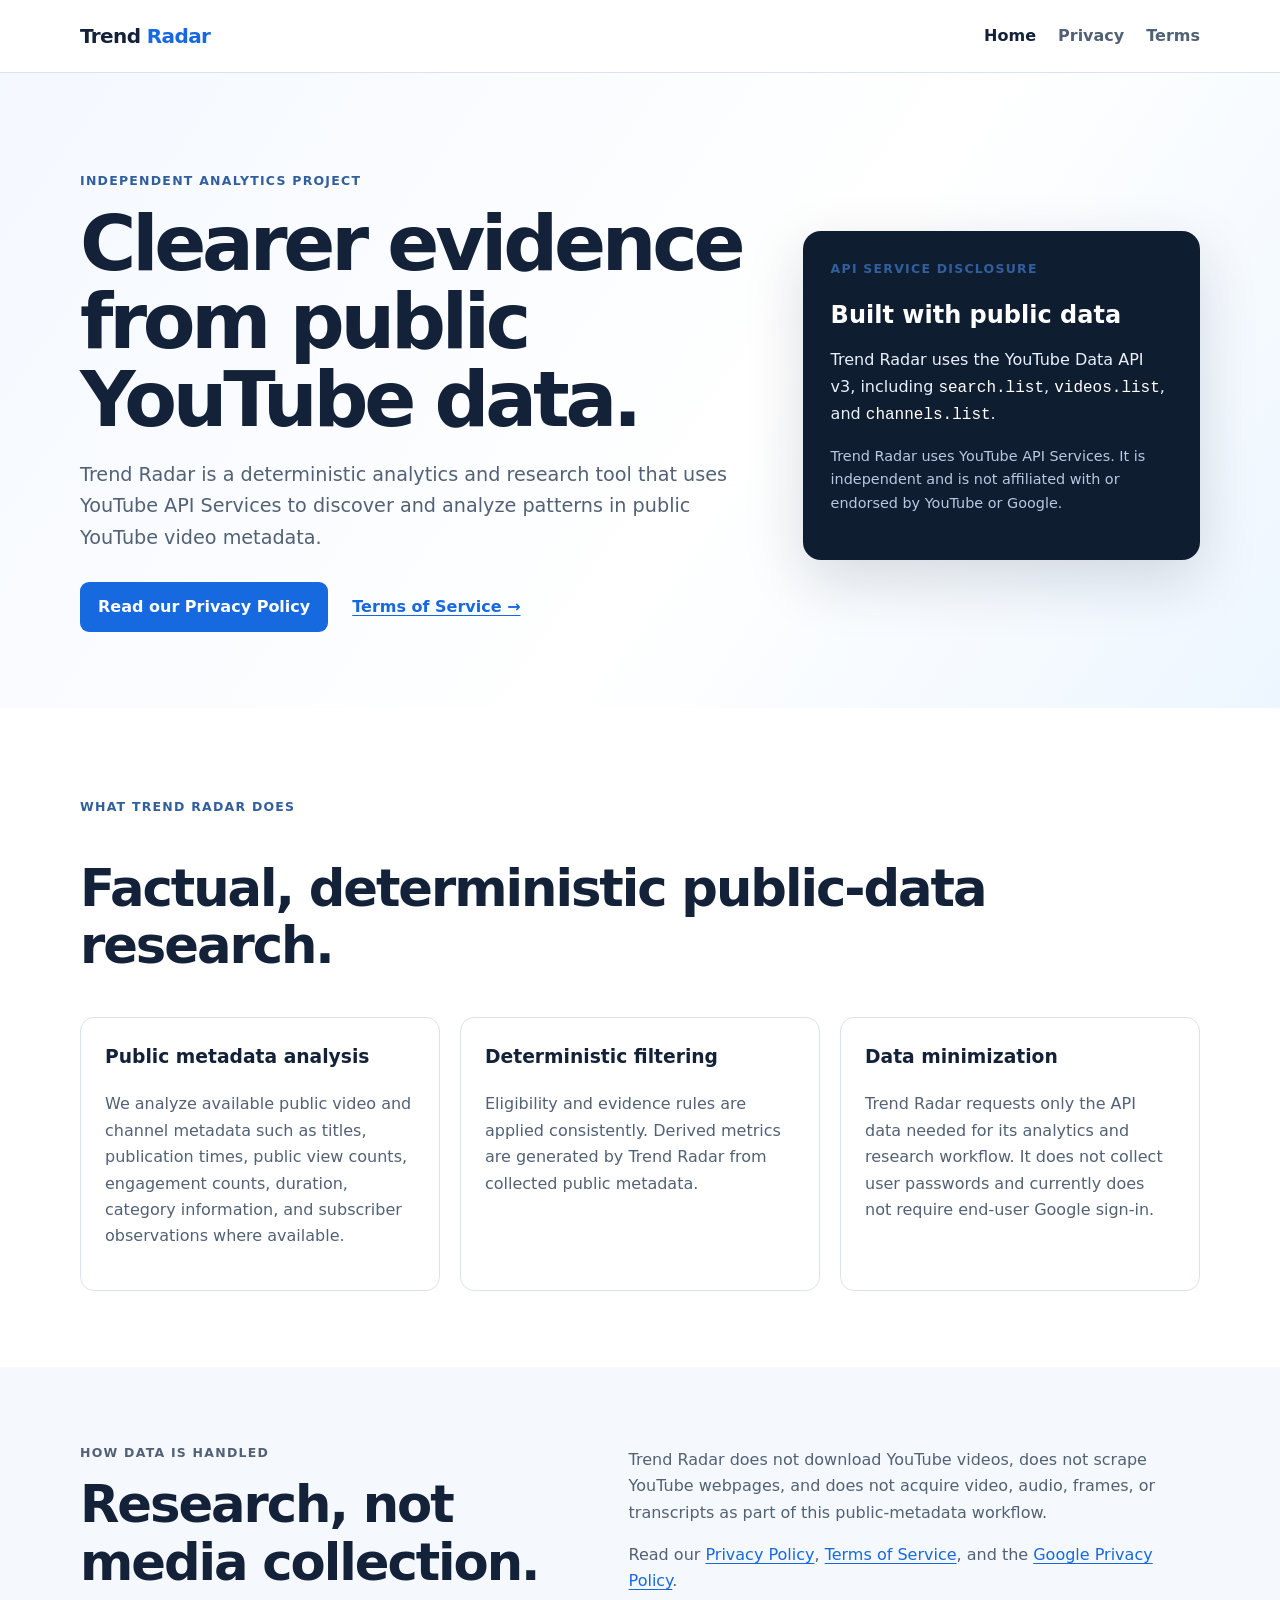
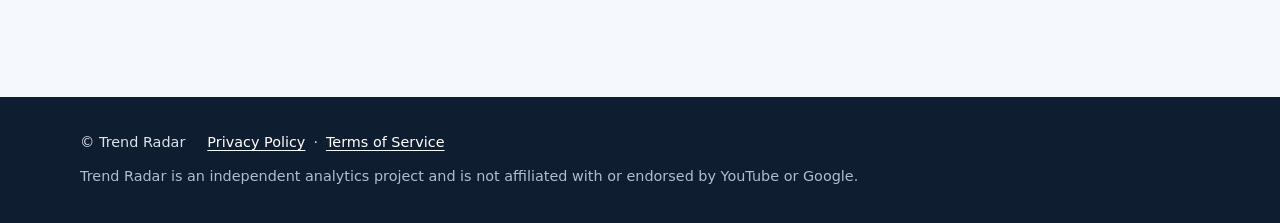
==== index.html @ fed3d422 "Add files via upload Add Trend Radar compliance website" ====
<!doctype html>
<html lang="en">
<head>
  <meta charset="utf-8">
  <meta name="viewport" content="width=device-width, initial-scale=1">
  <meta name="description" content="Trend Radar is an independent YouTube public-data analytics and research project.">
  <title>Trend Radar | Public-data analytics</title>
  <link rel="stylesheet" href="site.css">
</head>
<body>
  <header class="site-header">
    <nav class="nav container" aria-label="Primary navigation">
      <a class="brand" href="index.html" aria-label="Trend Radar home">Trend <span>Radar</span></a>
      <div class="nav-links"><a aria-current="page" href="index.html">Home</a><a href="privacy.html">Privacy</a><a href="terms.html">Terms</a></div>
    </nav>
  </header>
  <main>
    <section class="hero">
      <div class="container hero-grid">
        <div>
          <p class="eyebrow">Independent analytics project</p>
          <h1>Clearer evidence from public YouTube data.</h1>
          <p class="lead">Trend Radar is a deterministic analytics and research tool that uses YouTube API Services to discover and analyze patterns in public YouTube video metadata.</p>
          <div class="actions"><a class="button" href="privacy.html">Read our Privacy Policy</a><a class="text-link" href="terms.html">Terms of Service →</a></div>
        </div>
        <aside class="api-card" aria-label="YouTube API Services disclosure">
          <p class="card-label">API service disclosure</p>
          <h2>Built with public data</h2>
          <p>Trend Radar uses the YouTube Data API v3, including <code>search.list</code>, <code>videos.list</code>, and <code>channels.list</code>.</p>
          <p class="small">Trend Radar uses YouTube API Services. It is independent and is not affiliated with or endorsed by YouTube or Google.</p>
        </aside>
      </div>
    </section>
    <section class="container section" aria-labelledby="what-title">
      <p class="eyebrow">What Trend Radar does</p>
      <h2 id="what-title">Factual, deterministic public-data research.</h2>
      <div class="cards">
        <article><h3>Public metadata analysis</h3><p>We analyze available public video and channel metadata such as titles, publication times, public view counts, engagement counts, duration, category information, and subscriber observations where available.</p></article>
        <article><h3>Deterministic filtering</h3><p>Eligibility and evidence rules are applied consistently. Derived metrics are generated by Trend Radar from collected public metadata.</p></article>
        <article><h3>Data minimization</h3><p>Trend Radar requests only the API data needed for its analytics and research workflow. It does not collect user passwords and currently does not require end-user Google sign-in.</p></article>
      </div>
    </section>
    <section class="band">
      <div class="container two-column">
        <div><p class="eyebrow">How data is handled</p><h2>Research, not media collection.</h2></div>
        <div><p>Trend Radar does not download YouTube videos, does not scrape YouTube webpages, and does not acquire video, audio, frames, or transcripts as part of this public-metadata workflow.</p><p>Read our <a href="privacy.html">Privacy Policy</a>, <a href="terms.html">Terms of Service</a>, and the <a href="https://policies.google.com/privacy">Google Privacy Policy</a>.</p></div>
      </div>
    </section>
  </main>
  <footer class="footer"><div class="container footer-inner"><p>© Trend Radar</p><p><a href="privacy.html">Privacy Policy</a><span aria-hidden="true">·</span><a href="terms.html">Terms of Service</a></p><p>Trend Radar is an independent analytics project and is not affiliated with or endorsed by YouTube or Google.</p></div></footer>
</body>
</html>
---- site.css ----
:root { --ink:#132238; --muted:#526175; --surface:#f5f8fc; --white:#fff; --blue:#1769e0; --line:#d9e2ef; --dark:#0f1d31; --radius:18px; }
* { box-sizing:border-box; }
html { color-scheme:light; }
body { margin:0; color:var(--ink); background:var(--white); font:16px/1.65 Inter, ui-sans-serif, system-ui, -apple-system, BlinkMacSystemFont, "Segoe UI", sans-serif; }
a { color:var(--blue); text-underline-offset:3px; }
a:focus-visible { outline:3px solid #f5b700; outline-offset:3px; }
.container { width:min(1120px, calc(100% - 48px)); margin-inline:auto; }
.site-header { border-bottom:1px solid var(--line); background:rgba(255,255,255,.96); }
.nav { min-height:72px; display:flex; align-items:center; justify-content:space-between; gap:24px; }
.brand { color:var(--ink); font-size:1.25rem; font-weight:800; text-decoration:none; letter-spacing:-.03em; }.brand span { color:var(--blue); }
.nav-links { display:flex; gap:22px; }.nav-links a { color:var(--muted); font-weight:650; text-decoration:none; }.nav-links a[aria-current="page"] { color:var(--ink); }
.hero { background:linear-gradient(125deg,#f4f8ff 0%,#fff 58%,#edf6ff 100%); padding:86px 0 76px; }.hero-grid { display:grid; grid-template-columns:1.35fr .8fr; gap:52px; align-items:center; }
.eyebrow,.card-label { color:#315f9e; font-size:.78rem; font-weight:800; letter-spacing:.1em; text-transform:uppercase; }.hero h1 { max-width:760px; margin:.25rem 0 1.2rem; font-size:clamp(2.8rem,6vw,5.25rem); line-height:1.02; letter-spacing:-.055em; }.lead { max-width:700px; color:var(--muted); font-size:1.2rem; }
.actions { display:flex; align-items:center; gap:24px; margin-top:28px; }.button { display:inline-block; padding:12px 18px; color:#fff; background:var(--blue); border-radius:9px; font-weight:750; text-decoration:none; }.text-link { font-weight:750; }
.api-card { padding:28px; background:var(--dark); color:#e8f0fb; border-radius:var(--radius); box-shadow:0 20px 60px rgba(15,29,49,.15); }.api-card h2 { margin:.25rem 0 .75rem; color:#fff; }.api-card p { margin:0 0 1rem; }.api-card .small { color:#b9c9dd; font-size:.9rem; }.api-card code { color:#fff; }
.section { padding:76px 0; }.section h2,.band h2,.legal h1 { font-size:clamp(2rem,4vw,3.35rem); line-height:1.12; letter-spacing:-.04em; }.cards { display:grid; grid-template-columns:repeat(3,1fr); gap:20px; margin-top:32px; }.cards article { padding:24px; border:1px solid var(--line); border-radius:14px; background:var(--white); }.cards h3 { margin-top:0; }.cards p,.band p,.legal p { color:var(--muted); }
.band { padding:64px 0; background:var(--surface); }.two-column { display:grid; grid-template-columns:.82fr 1fr; gap:80px; }.two-column h2 { margin-top:.25rem; }
.legal { max-width:800px; padding-top:72px; padding-bottom:80px; }.legal h1 { margin:.25rem 0 1rem; }.legal section { margin-top:34px; }.legal h2 { font-size:1.45rem; letter-spacing:-.02em; }.legal code { padding:2px 5px; border-radius:4px; background:var(--surface); color:var(--ink); }
.footer { padding:34px 0; color:#d9e3f3; background:var(--dark); font-size:.9rem; }.footer-inner { display:flex; flex-wrap:wrap; gap:10px 22px; align-items:center; }.footer p { margin:0; }.footer p:last-child { flex-basis:100%; color:#aebed2; }.footer a { color:#fff; }.footer span { margin:0 8px; }
@media (max-width:760px) { .container { width:min(100% - 32px,1120px); }.hero { padding:58px 0; }.hero-grid,.two-column,.cards { grid-template-columns:1fr; gap:24px; }.hero h1 { font-size:3rem; }.nav { min-height:64px; }.nav-links { gap:14px; }.actions { align-items:flex-start; flex-direction:column; gap:14px; } }
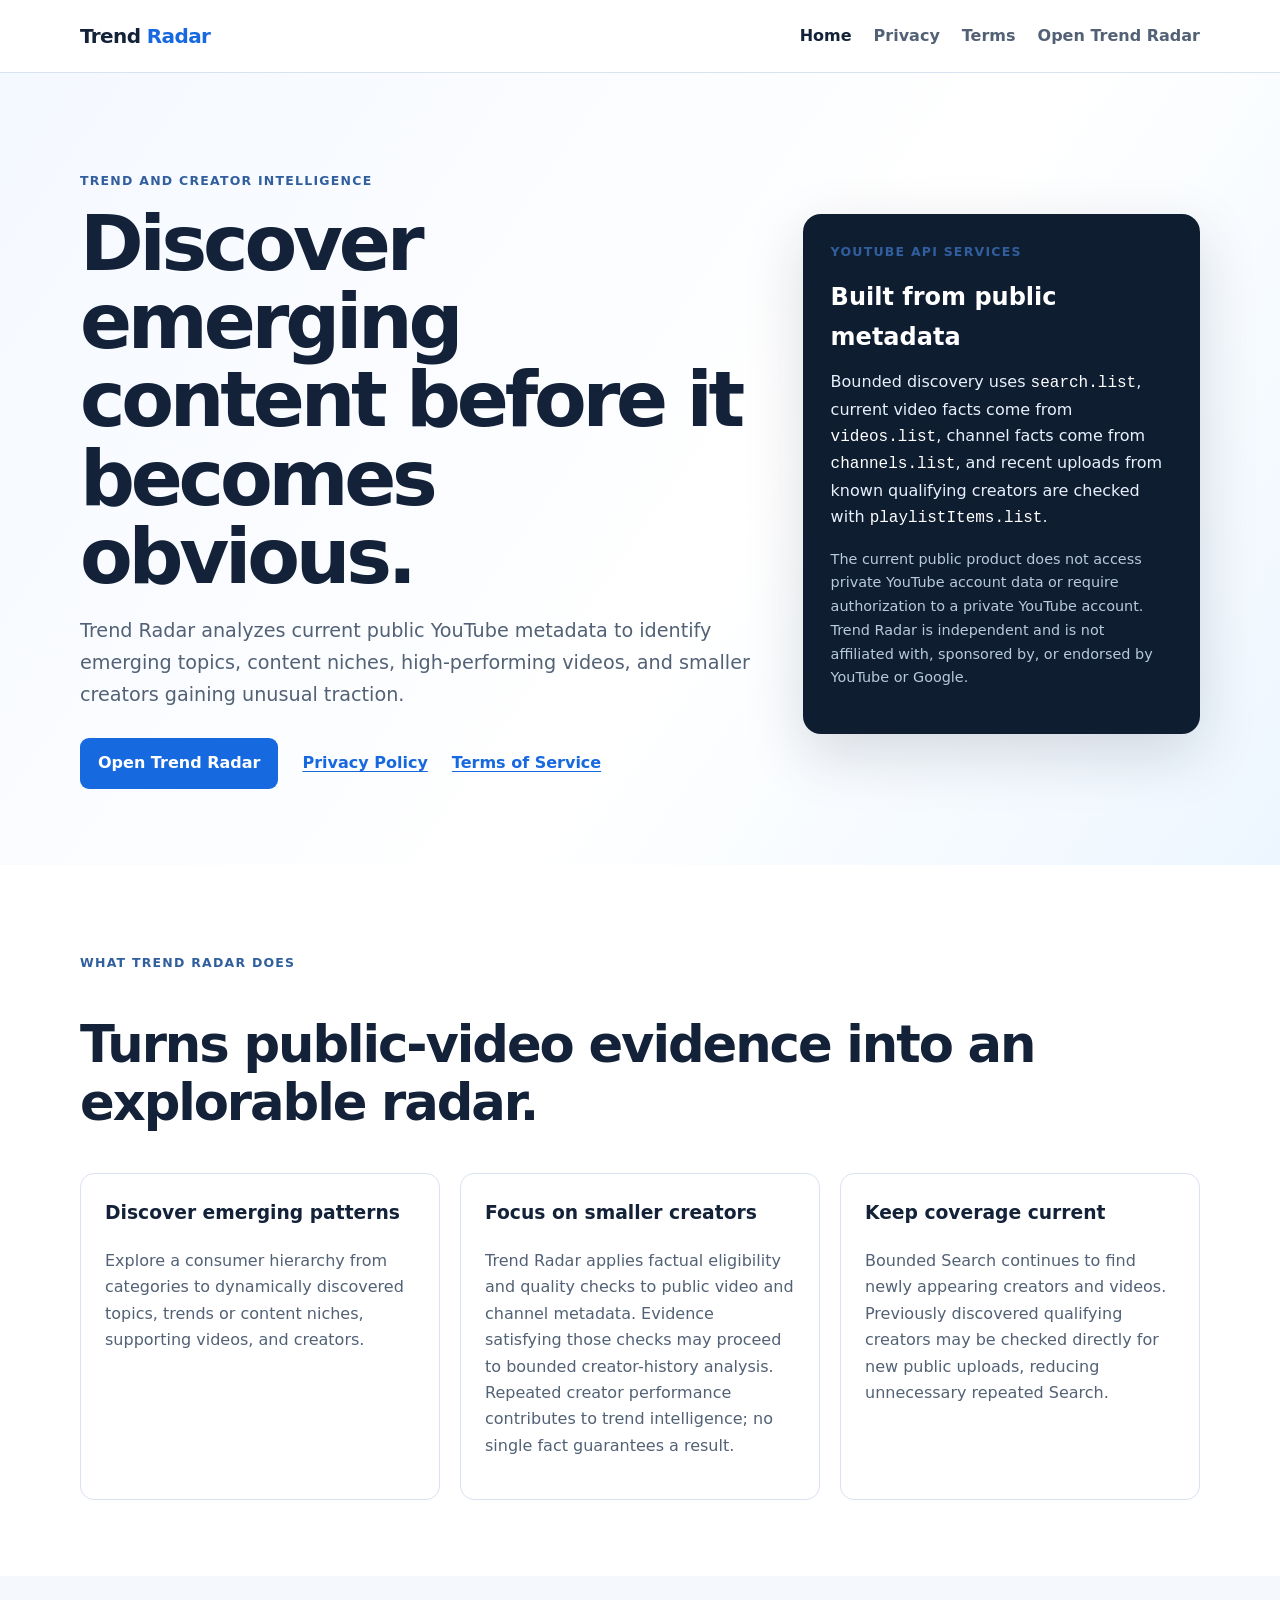
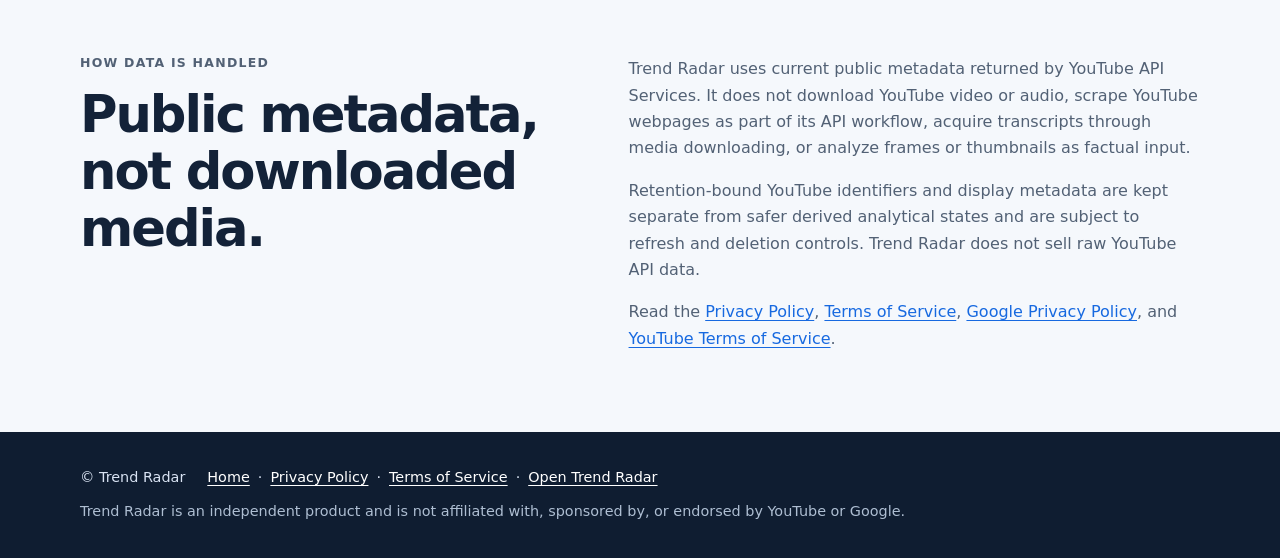
==== commit 603875c5: "Refresh Trend Radar compliance pages" ====
--- a/index.html
+++ b/index.html
@@ -3,50 +3,50 @@
 <head>
   <meta charset="utf-8">
   <meta name="viewport" content="width=device-width, initial-scale=1">
-  <meta name="description" content="Trend Radar is an independent YouTube public-data analytics and research project.">
-  <title>Trend Radar | Public-data analytics</title>
+  <meta name="description" content="Trend Radar helps people discover emerging YouTube topics, content niches, videos, and smaller creators from public metadata.">
+  <title>Trend Radar | Emerging content and creator intelligence</title>
   <link rel="stylesheet" href="site.css">
 </head>
 <body>
   <header class="site-header">
     <nav class="nav container" aria-label="Primary navigation">
       <a class="brand" href="index.html" aria-label="Trend Radar home">Trend <span>Radar</span></a>
-      <div class="nav-links"><a aria-current="page" href="index.html">Home</a><a href="privacy.html">Privacy</a><a href="terms.html">Terms</a></div>
+      <div class="nav-links"><a aria-current="page" href="index.html">Home</a><a href="privacy.html">Privacy</a><a href="terms.html">Terms</a><a href="https://trendradar-app-hcvohyxyf5xtnhrzssmajz.streamlit.app/">Open Trend Radar</a></div>
     </nav>
   </header>
   <main>
     <section class="hero">
       <div class="container hero-grid">
         <div>
-          <p class="eyebrow">Independent analytics project</p>
-          <h1>Clearer evidence from public YouTube data.</h1>
-          <p class="lead">Trend Radar is a deterministic analytics and research tool that uses YouTube API Services to discover and analyze patterns in public YouTube video metadata.</p>
-          <div class="actions"><a class="button" href="privacy.html">Read our Privacy Policy</a><a class="text-link" href="terms.html">Terms of Service →</a></div>
+          <p class="eyebrow">Trend and creator intelligence</p>
+          <h1>Discover emerging content before it becomes obvious.</h1>
+          <p class="lead">Trend Radar analyzes current public YouTube metadata to identify emerging topics, content niches, high-performing videos, and smaller creators gaining unusual traction.</p>
+          <div class="actions"><a class="button" href="https://trendradar-app-hcvohyxyf5xtnhrzssmajz.streamlit.app/">Open Trend Radar</a><a class="text-link" href="privacy.html">Privacy Policy</a><a class="text-link" href="terms.html">Terms of Service</a></div>
         </div>
         <aside class="api-card" aria-label="YouTube API Services disclosure">
-          <p class="card-label">API service disclosure</p>
-          <h2>Built with public data</h2>
-          <p>Trend Radar uses the YouTube Data API v3, including <code>search.list</code>, <code>videos.list</code>, and <code>channels.list</code>.</p>
-          <p class="small">Trend Radar uses YouTube API Services. It is independent and is not affiliated with or endorsed by YouTube or Google.</p>
+          <p class="card-label">YouTube API Services</p>
+          <h2>Built from public metadata</h2>
+          <p>Bounded discovery uses <code>search.list</code>, current video facts come from <code>videos.list</code>, channel facts come from <code>channels.list</code>, and recent uploads from known qualifying creators are checked with <code>playlistItems.list</code>.</p>
+          <p class="small">The current public product does not access private YouTube account data or require authorization to a private YouTube account. Trend Radar is independent and is not affiliated with, sponsored by, or endorsed by YouTube or Google.</p>
         </aside>
       </div>
     </section>
     <section class="container section" aria-labelledby="what-title">
       <p class="eyebrow">What Trend Radar does</p>
-      <h2 id="what-title">Factual, deterministic public-data research.</h2>
+      <h2 id="what-title">Turns public-video evidence into an explorable radar.</h2>
       <div class="cards">
-        <article><h3>Public metadata analysis</h3><p>We analyze available public video and channel metadata such as titles, publication times, public view counts, engagement counts, duration, category information, and subscriber observations where available.</p></article>
-        <article><h3>Deterministic filtering</h3><p>Eligibility and evidence rules are applied consistently. Derived metrics are generated by Trend Radar from collected public metadata.</p></article>
-        <article><h3>Data minimization</h3><p>Trend Radar requests only the API data needed for its analytics and research workflow. It does not collect user passwords and currently does not require end-user Google sign-in.</p></article>
+        <article><h3>Discover emerging patterns</h3><p>Explore a consumer hierarchy from categories to dynamically discovered topics, trends or content niches, supporting videos, and creators.</p></article>
+        <article><h3>Focus on smaller creators</h3><p>Trend Radar applies factual eligibility and quality checks to public video and channel metadata. Evidence satisfying those checks may proceed to bounded creator-history analysis. Repeated creator performance contributes to trend intelligence; no single fact guarantees a result.</p></article>
+        <article><h3>Keep coverage current</h3><p>Bounded Search continues to find newly appearing creators and videos. Previously discovered qualifying creators may be checked directly for new public uploads, reducing unnecessary repeated Search.</p></article>
       </div>
     </section>
     <section class="band">
       <div class="container two-column">
-        <div><p class="eyebrow">How data is handled</p><h2>Research, not media collection.</h2></div>
-        <div><p>Trend Radar does not download YouTube videos, does not scrape YouTube webpages, and does not acquire video, audio, frames, or transcripts as part of this public-metadata workflow.</p><p>Read our <a href="privacy.html">Privacy Policy</a>, <a href="terms.html">Terms of Service</a>, and the <a href="https://policies.google.com/privacy">Google Privacy Policy</a>.</p></div>
+        <div><p class="eyebrow">How data is handled</p><h2>Public metadata, not downloaded media.</h2></div>
+        <div><p>Trend Radar uses current public metadata returned by YouTube API Services. It does not download YouTube video or audio, scrape YouTube webpages as part of its API workflow, acquire transcripts through media downloading, or analyze frames or thumbnails as factual input.</p><p>Retention-bound YouTube identifiers and display metadata are kept separate from safer derived analytical states and are subject to refresh and deletion controls. Trend Radar does not sell raw YouTube API data.</p><p>Read the <a href="privacy.html">Privacy Policy</a>, <a href="terms.html">Terms of Service</a>, <a href="https://policies.google.com/privacy">Google Privacy Policy</a>, and <a href="https://www.youtube.com/t/terms">YouTube Terms of Service</a>.</p></div>
       </div>
     </section>
   </main>
-  <footer class="footer"><div class="container footer-inner"><p>© Trend Radar</p><p><a href="privacy.html">Privacy Policy</a><span aria-hidden="true">·</span><a href="terms.html">Terms of Service</a></p><p>Trend Radar is an independent analytics project and is not affiliated with or endorsed by YouTube or Google.</p></div></footer>
+  <footer class="footer"><div class="container footer-inner"><p>© Trend Radar</p><p><a href="index.html">Home</a><span aria-hidden="true">·</span><a href="privacy.html">Privacy Policy</a><span aria-hidden="true">·</span><a href="terms.html">Terms of Service</a><span aria-hidden="true">·</span><a href="https://trendradar-app-hcvohyxyf5xtnhrzssmajz.streamlit.app/">Open Trend Radar</a></p><p>Trend Radar is an independent product and is not affiliated with, sponsored by, or endorsed by YouTube or Google.</p></div></footer>
 </body>
 </html>
--- a/site.css
+++ b/site.css
@@ -6,9 +6,9 @@
 a:focus-visible { outline:3px solid #f5b700; outline-offset:3px; }
 .container { width:min(1120px, calc(100% - 48px)); margin-inline:auto; }
 .site-header { border-bottom:1px solid var(--line); background:rgba(255,255,255,.96); }
-.nav { min-height:72px; display:flex; align-items:center; justify-content:space-between; gap:24px; }
+.nav { min-height:72px; display:flex; flex-wrap:wrap; align-items:center; justify-content:space-between; gap:24px; }
 .brand { color:var(--ink); font-size:1.25rem; font-weight:800; text-decoration:none; letter-spacing:-.03em; }.brand span { color:var(--blue); }
-.nav-links { display:flex; gap:22px; }.nav-links a { color:var(--muted); font-weight:650; text-decoration:none; }.nav-links a[aria-current="page"] { color:var(--ink); }
+.nav-links { display:flex; flex-wrap:wrap; gap:22px; }.nav-links a { color:var(--muted); font-weight:650; text-decoration:none; }.nav-links a[aria-current="page"] { color:var(--ink); }
 .hero { background:linear-gradient(125deg,#f4f8ff 0%,#fff 58%,#edf6ff 100%); padding:86px 0 76px; }.hero-grid { display:grid; grid-template-columns:1.35fr .8fr; gap:52px; align-items:center; }
 .eyebrow,.card-label { color:#315f9e; font-size:.78rem; font-weight:800; letter-spacing:.1em; text-transform:uppercase; }.hero h1 { max-width:760px; margin:.25rem 0 1.2rem; font-size:clamp(2.8rem,6vw,5.25rem); line-height:1.02; letter-spacing:-.055em; }.lead { max-width:700px; color:var(--muted); font-size:1.2rem; }
 .actions { display:flex; align-items:center; gap:24px; margin-top:28px; }.button { display:inline-block; padding:12px 18px; color:#fff; background:var(--blue); border-radius:9px; font-weight:750; text-decoration:none; }.text-link { font-weight:750; }
@@ -17,4 +17,4 @@
 .band { padding:64px 0; background:var(--surface); }.two-column { display:grid; grid-template-columns:.82fr 1fr; gap:80px; }.two-column h2 { margin-top:.25rem; }
 .legal { max-width:800px; padding-top:72px; padding-bottom:80px; }.legal h1 { margin:.25rem 0 1rem; }.legal section { margin-top:34px; }.legal h2 { font-size:1.45rem; letter-spacing:-.02em; }.legal code { padding:2px 5px; border-radius:4px; background:var(--surface); color:var(--ink); }
 .footer { padding:34px 0; color:#d9e3f3; background:var(--dark); font-size:.9rem; }.footer-inner { display:flex; flex-wrap:wrap; gap:10px 22px; align-items:center; }.footer p { margin:0; }.footer p:last-child { flex-basis:100%; color:#aebed2; }.footer a { color:#fff; }.footer span { margin:0 8px; }
-@media (max-width:760px) { .container { width:min(100% - 32px,1120px); }.hero { padding:58px 0; }.hero-grid,.two-column,.cards { grid-template-columns:1fr; gap:24px; }.hero h1 { font-size:3rem; }.nav { min-height:64px; }.nav-links { gap:14px; }.actions { align-items:flex-start; flex-direction:column; gap:14px; } }
+@media (max-width:760px) { .container { width:min(100% - 32px,1120px); }.hero { padding:58px 0; }.hero-grid,.two-column,.cards { grid-template-columns:1fr; gap:24px; }.hero h1 { font-size:3rem; }.nav { min-height:64px; padding:12px 0; }.nav-links { gap:10px 14px; }.actions { align-items:flex-start; flex-direction:column; gap:14px; } }
